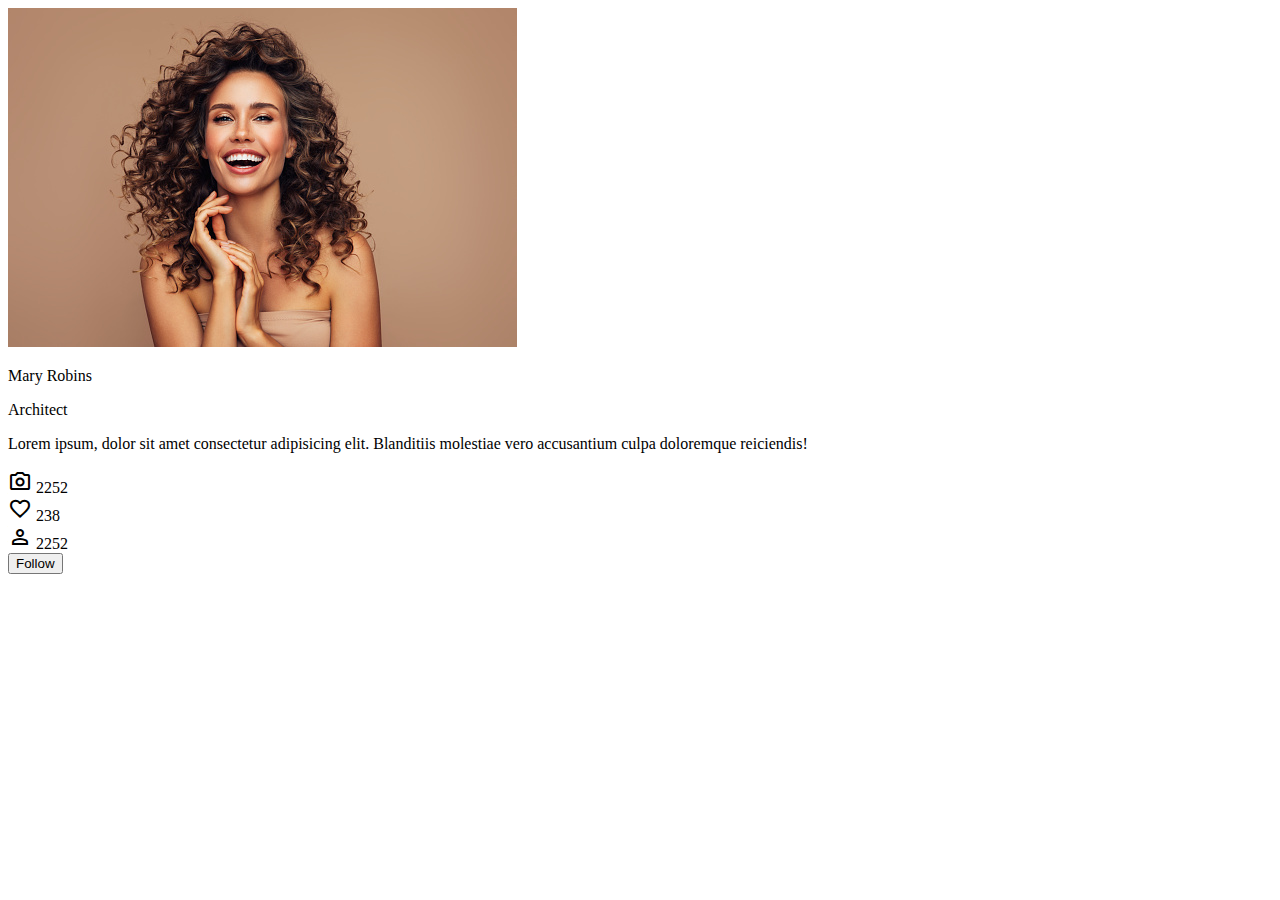
==== public/index.html @ 6430a787 "add content to index.html" ====
<!DOCTYPE html>
<html lang="en">
<head>
  <meta charset="UTF-8">
  <meta http-equiv="X-UA-Compatible" content="IE=edge">
  <meta name="viewport" content="width=device-width, initial-scale=1.0">
  <title>User Card</title>
  <link rel="stylesheet" href="https://fonts.googleapis.com/css2?family=Material+Symbols+Outlined:opsz,wght,FILL,GRAD@48,400,1,0" />
  <link rel="stylesheet" href="../public/style.css">
</head>
<body>
  <main>
    <div class="container">
      <div>
        <div>
          <img src="./images/user_girl-1.jpg" alt="">
        </div>
        <div>
          <p>Mary Robins</p>
          <p>Architect</p>
          <p>Lorem ipsum, dolor sit amet consectetur adipisicing elit. Blanditiis molestiae vero accusantium culpa doloremque reiciendis!</p>
        </div>
        <div>
          <div>
            <span class="material-symbols-outlined">photo_camera</span>
            <span>2252</span>
          </div>
          <div>
            <span class="material-symbols-outlined">favorite</span>
            <span>238</span>
          </div>
          <div>
            <span class="material-symbols-outlined">person</span>
            <span>2252</span>
          </div>
        </div>
        <div>
          <button>Follow</button>
        </div>
      </div>
    </div>
  </main>
</body>
</html>
---- public/style.css ----
@import url("https://fonts.googleapis.com/css2?family=Nunito+Sans:wght@400;600;700;800&display=swap");
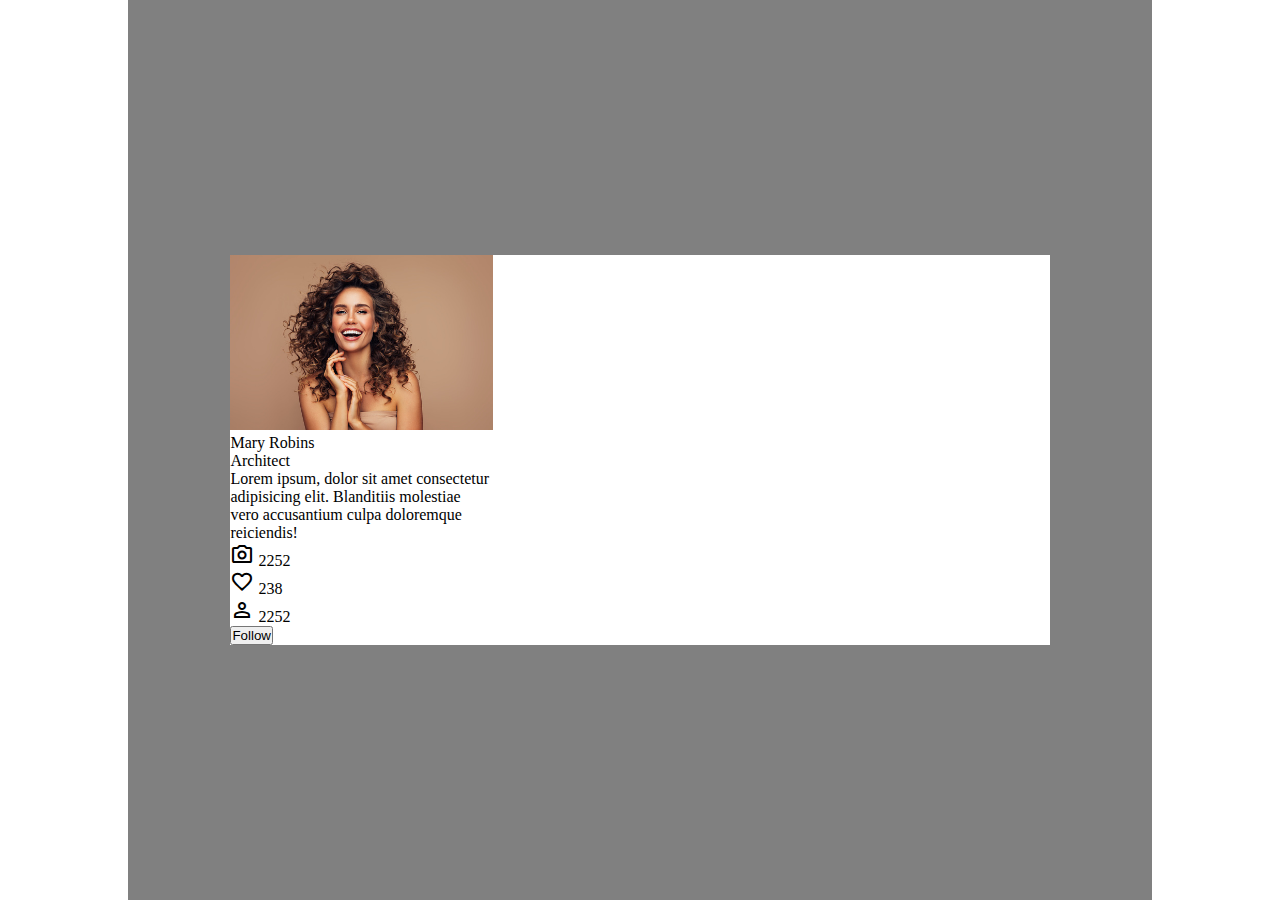
==== commit 1fc4b098: "add styling" ====
--- a/public/index.html
+++ b/public/index.html
@@ -11,31 +11,33 @@
 <body>
   <main>
     <div class="container">
-      <div>
-        <div>
-          <img src="./images/user_girl-1.jpg" alt="">
-        </div>
-        <div>
-          <p>Mary Robins</p>
-          <p>Architect</p>
-          <p>Lorem ipsum, dolor sit amet consectetur adipisicing elit. Blanditiis molestiae vero accusantium culpa doloremque reiciendis!</p>
-        </div>
-        <div>
+      <div class="wrapper">
+        <div class="card">
           <div>
-            <span class="material-symbols-outlined">photo_camera</span>
-            <span>2252</span>
+            <img src="./images/user_girl-1.jpg" alt="" class="user_image">
           </div>
           <div>
-            <span class="material-symbols-outlined">favorite</span>
-            <span>238</span>
+            <p>Mary Robins</p>
+            <p>Architect</p>
+            <p>Lorem ipsum, dolor sit amet consectetur adipisicing elit. Blanditiis molestiae vero accusantium culpa doloremque reiciendis!</p>
           </div>
           <div>
-            <span class="material-symbols-outlined">person</span>
-            <span>2252</span>
+            <div>
+              <span class="material-symbols-outlined">photo_camera</span>
+              <span>2252</span>
+            </div>
+            <div>
+              <span class="material-symbols-outlined">favorite</span>
+              <span>238</span>
+            </div>
+            <div>
+              <span class="material-symbols-outlined">person</span>
+              <span>2252</span>
+            </div>
           </div>
-        </div>
-        <div>
-          <button>Follow</button>
+          <div>
+            <button>Follow</button>
+          </div>
         </div>
       </div>
     </div>
--- a/public/style.css
+++ b/public/style.css
@@ -1 +1,38 @@
 @import url("https://fonts.googleapis.com/css2?family=Nunito+Sans:wght@400;600;700;800&display=swap");
+
+*,
+*::before,
+*::after {
+  box-sizing: border-box;
+  margin: 0;
+  padding: 0;
+}
+
+main {
+  width: 100vw;
+}
+
+.container {
+  display: flex;
+  justify-content: center;
+  align-items: center;
+  height: 100vh;
+  width: 80%;
+  margin: 0 auto;
+  background-color: gray;
+}
+
+.wrapper {
+  display: grid;
+  grid-template-columns: repeat(auto-fill, minmax(200px, 1fr));
+  width: 80%;
+  gap: 1rem;
+  background-color: #ffff;
+}
+
+.card {
+}
+
+.user_image {
+  width: 100%;
+}
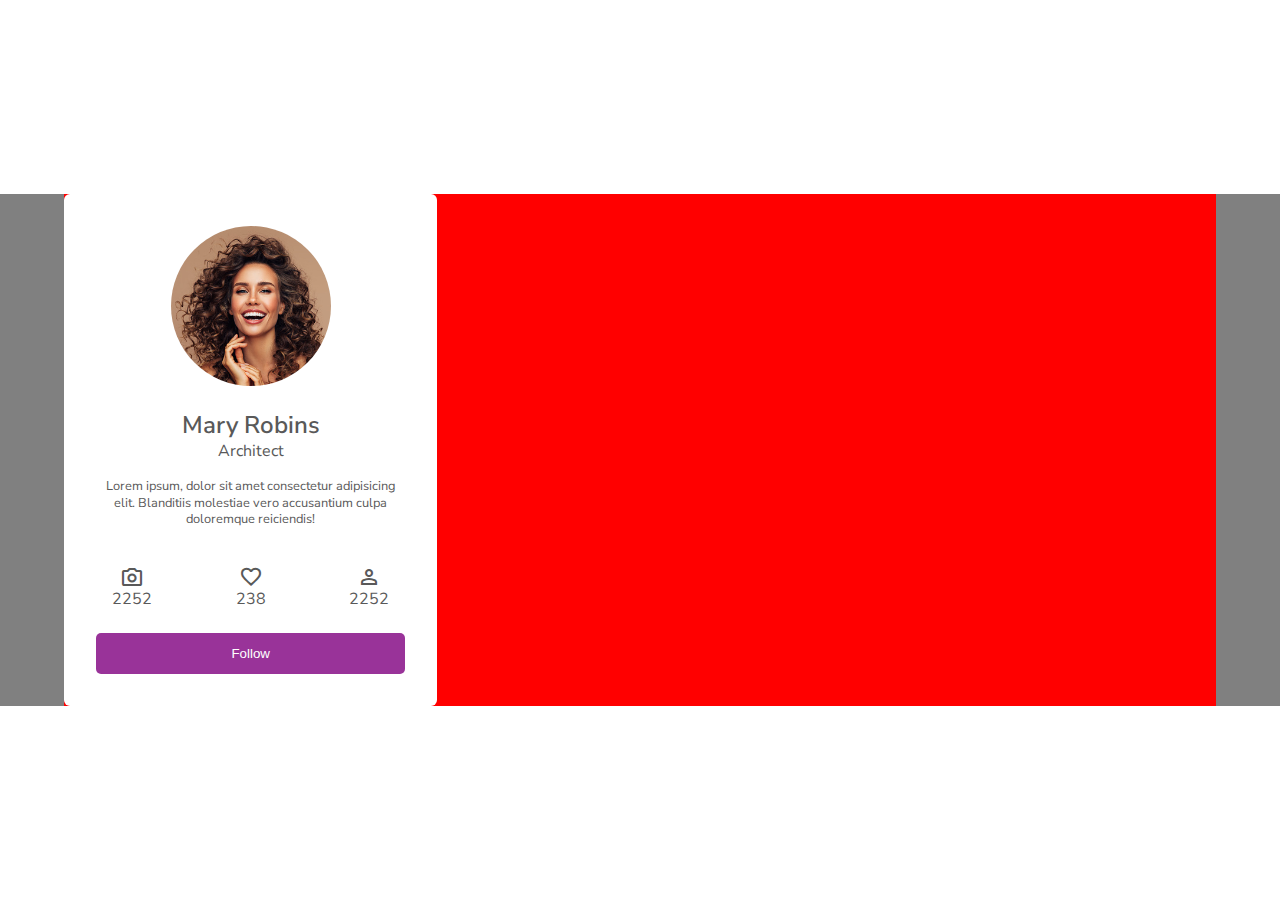
==== commit 94284025: "update css styling" ====
--- a/public/index.html
+++ b/public/index.html
@@ -13,30 +13,30 @@
     <div class="container">
       <div class="wrapper">
         <div class="card">
-          <div>
+          <div class="image_wrapper">
             <img src="./images/user_girl-1.jpg" alt="" class="user_image">
           </div>
-          <div>
-            <p>Mary Robins</p>
-            <p>Architect</p>
-            <p>Lorem ipsum, dolor sit amet consectetur adipisicing elit. Blanditiis molestiae vero accusantium culpa doloremque reiciendis!</p>
+          <div class="text-wrapper">
+            <p class="user_name">Mary Robins</p>
+            <p class="user_position">Architect</p>
+            <p class="user_description">Lorem ipsum, dolor sit amet consectetur adipisicing elit. Blanditiis molestiae vero accusantium culpa doloremque reiciendis!</p>
           </div>
-          <div>
-            <div>
+          <div class="social_wrapper">
+            <div class="social_content">
               <span class="material-symbols-outlined">photo_camera</span>
               <span>2252</span>
             </div>
-            <div>
+            <div class="social_content">
               <span class="material-symbols-outlined">favorite</span>
               <span>238</span>
             </div>
-            <div>
+            <div class="social_content">
               <span class="material-symbols-outlined">person</span>
               <span>2252</span>
             </div>
           </div>
-          <div>
-            <button>Follow</button>
+          <div class="cta_wrapper">
+            <button class="cta">Follow</button>
           </div>
         </div>
       </div>
--- a/public/style.css
+++ b/public/style.css
@@ -8,31 +8,107 @@
   padding: 0;
 }
 
+p,
+span {
+  color: #595959;
+}
+
+body {
+  font-family: "Nunito Sans", sans-serif;
+  line-height: 1.3;
+}
+
 main {
-  width: 100vw;
+  display: flex;
+  justify-content: center;
+  align-items: center;
+  height: 100vh;
+  position: relative;
 }
 
 .container {
   display: flex;
   justify-content: center;
   align-items: center;
-  height: 100vh;
-  width: 80%;
-  margin: 0 auto;
+  height: auto;
+  width: 100%;
+  margin: 3rem auto;
   background-color: gray;
 }
 
 .wrapper {
   display: grid;
-  grid-template-columns: repeat(auto-fill, minmax(200px, 1fr));
-  width: 80%;
+  grid-template-columns: repeat(auto-fill, minmax(300px, 1fr));
+  /* justify-items: center; */
   gap: 1rem;
+  width: 90%;
+  background-color: red;
+}
+
+.card {
+  display: flex;
+  flex-direction: column;
+  align-items: center;
+  justify-content: center;
+  margin: 0 auto;
+  text-align: center;
+  padding: 2rem;
+  border-radius: 6px;
+  width: 100%;
+  max-width: 25rem;
   background-color: #ffff;
 }
 
-.card {
+.image_wrapper {
+  width: 10rem;
+  height: 10rem;
+  overflow: hidden;
+  border-radius: 50%;
 }
 
 .user_image {
+  margin-left: -3.5rem;
+  object-fit: cover;
+  width: auto;
+  height: 200px;
+}
+
+.text-wrapper {
+  margin: 1.5rem 0;
+}
+
+.user_name {
+  font-size: 1.5rem;
+  font-weight: 600;
+}
+
+.user_description {
+  font-size: 0.8rem;
+  margin: 1rem 0 0.8rem 0;
+}
+
+.social_wrapper {
+  display: flex;
+  width: 100%;
+  justify-content: space-between;
+  padding: 0 1rem;
+}
+
+.social_content {
+  display: flex;
+  flex-direction: column;
+}
+
+.cta_wrapper {
   width: 100%;
 }
+
+.cta {
+  border: none;
+  background: #993399;
+  color: #ffff;
+  width: 100%;
+  padding: 0.8rem;
+  border-radius: 5px;
+  margin-top: 1.5rem;
+}
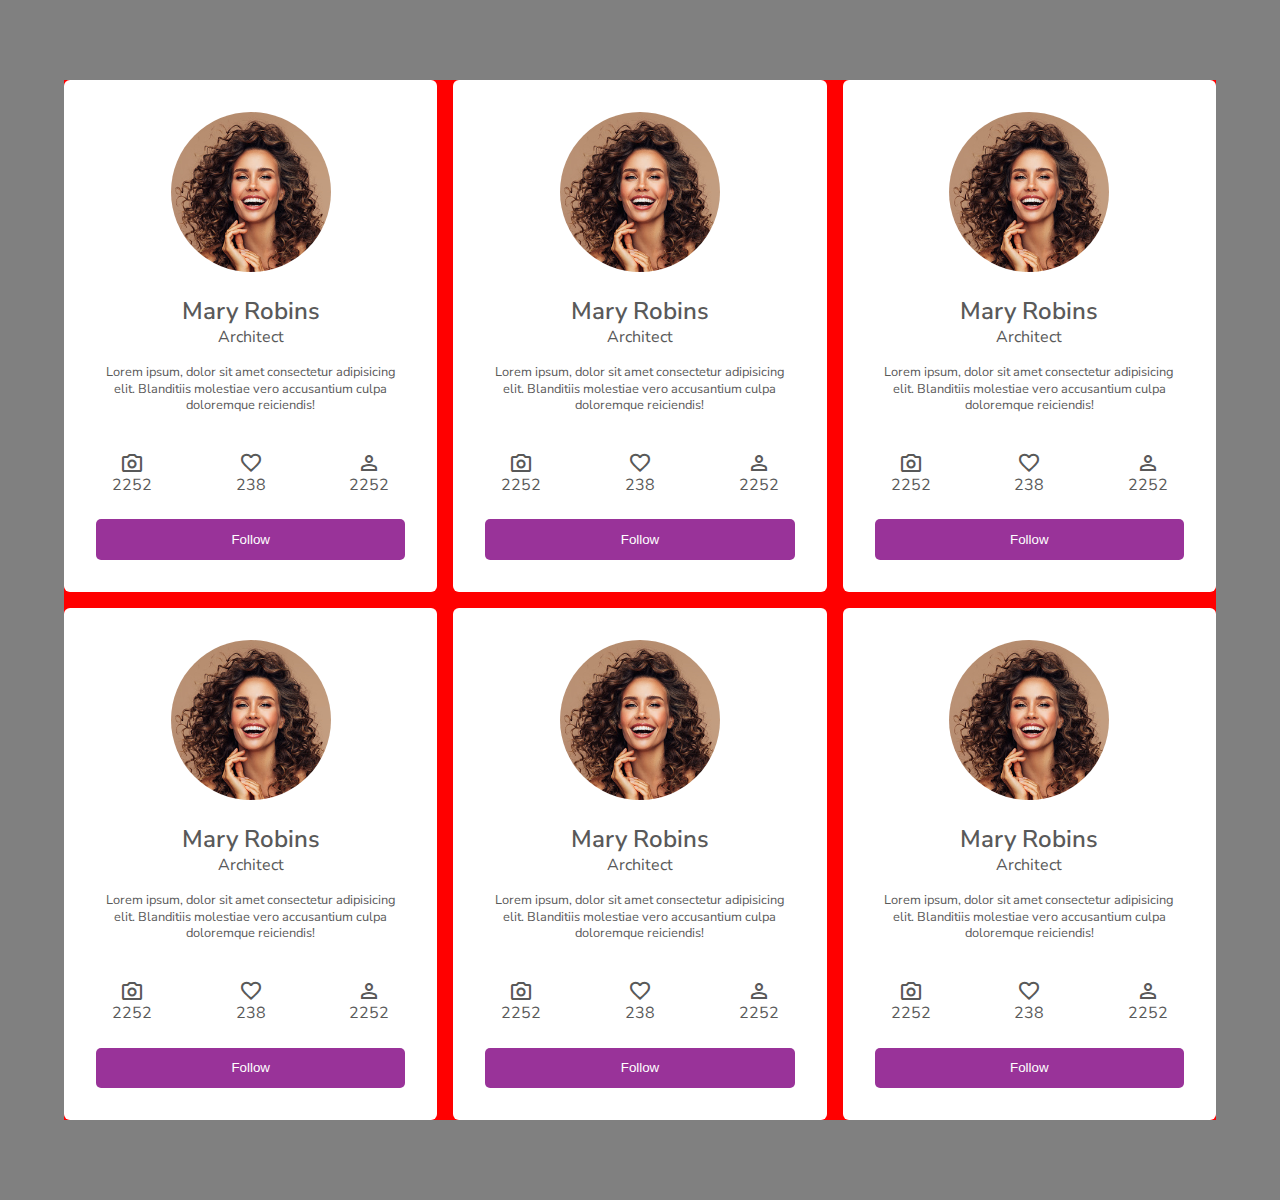
==== commit 38af9961: "add javascript functionality, mapping to an Array" ====
--- a/public/index.html
+++ b/public/index.html
@@ -12,7 +12,7 @@
   <main>
     <div class="container">
       <div class="wrapper">
-        <div class="card">
+        <!-- <div class="card">
           <div class="image_wrapper">
             <img src="./images/user_girl-1.jpg" alt="" class="user_image">
           </div>
@@ -38,9 +38,11 @@
           <div class="cta_wrapper">
             <button class="cta">Follow</button>
           </div>
-        </div>
+        </div> -->
       </div>
     </div>
   </main>
+
+  <script src="./script.js"></script>
 </body>
 </html>--- a/public/style.css
+++ b/public/style.css
@@ -22,7 +22,6 @@
   display: flex;
   justify-content: center;
   align-items: center;
-  height: 100vh;
   position: relative;
 }
 
@@ -32,17 +31,17 @@
   align-items: center;
   height: auto;
   width: 100%;
-  margin: 3rem auto;
   background-color: gray;
 }
 
 .wrapper {
   display: grid;
-  grid-template-columns: repeat(auto-fill, minmax(300px, 1fr));
-  /* justify-items: center; */
+  grid-template-columns: repeat(auto-fill, minmax(350px, 1fr));
   gap: 1rem;
   width: 90%;
+  height: 100%;
   background-color: red;
+  margin: 5rem 0;
 }
 
 .card {
